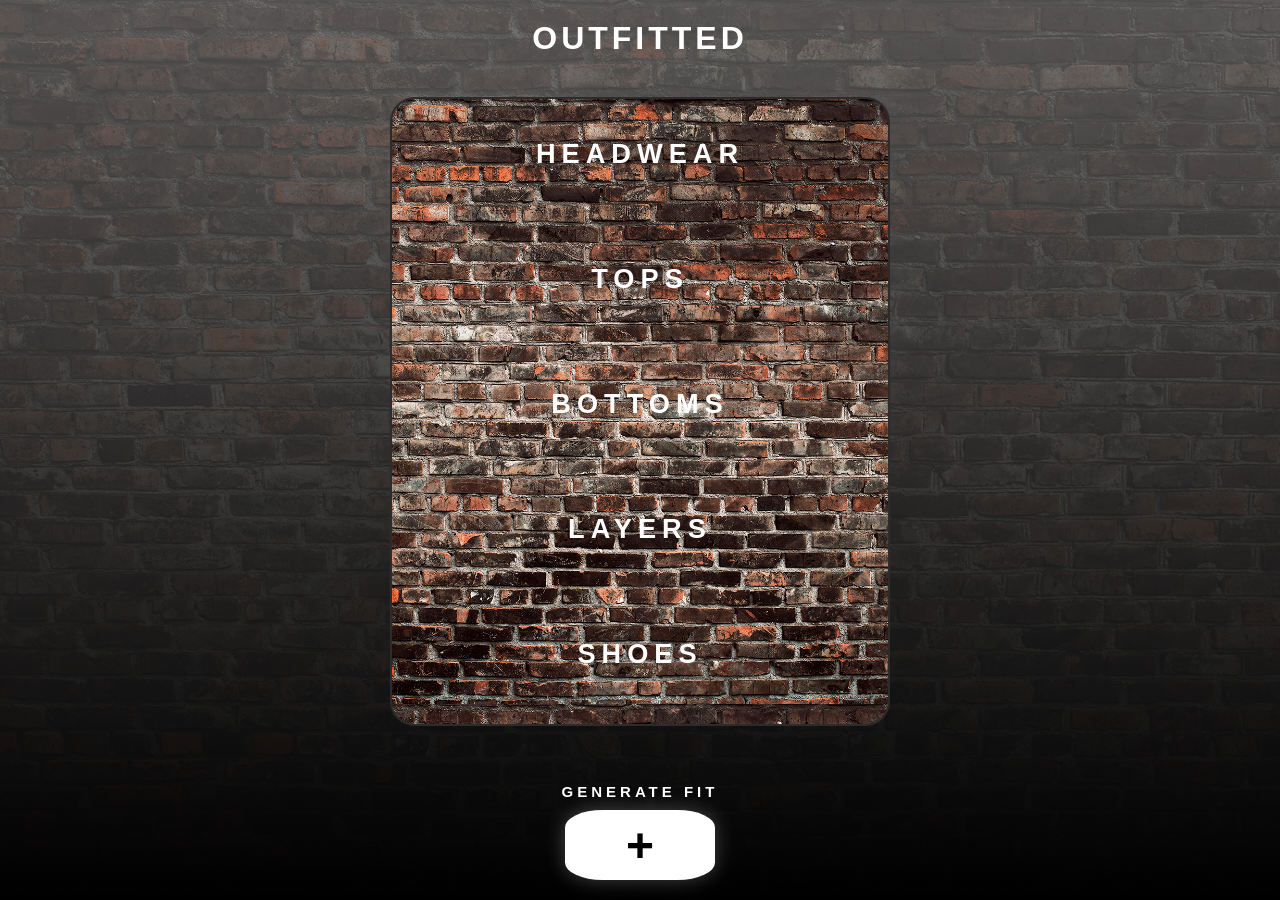
==== index.html @ 56f45520 "Initial site" ====
<!DOCTYPE html>
<html lang="en">
<head>
    <meta charset="UTF-8">
    <meta name="viewport" content="width=device-width, initial-scale=1.0">
    <title>Outfitted</title>

    <meta name="description" content="Outfitted — a simple closet and outfit generator. Create and save outfits from your virtual closet.">
    <meta name="robots" content="index, follow">
    <link rel="canonical" href="https://vanwinklejulian865.github.io/OUTFITTED/">

    <!-- Open Graph / social preview -->
    <meta property="og:title" content="Outfitted">
    <meta property="og:description" content="Outfitted — a simple closet and outfit generator.">
    <meta property="og:type" content="website">
    <meta property="og:url" content="https://vanwinklejulian865.github.io/OUTFITTED/">
    <meta property="og:image" content="closet-bg.jpg.png">

    <link rel="stylesheet" href="style.css">
</head>
<body>

    <header>
        <h1>OUTFITTED</h1>
    </header>

<main>

    <div class="closet">

        <div class="closet-section" data-category="Headwear">
            <h2>HEADWEAR</h2>
            <p>(0)</p>
        </div>

        <div class="closet-section" data-category="Tops">
            <h2>TOPS</h2>
            <p>(0)</p>
        </div>

        <div class="closet-section" data-category="Bottoms">
            <h2>BOTTOMS</h2>
            <p>(0)</p>
        </div>

        <div class="closet-section" data-category="Layers">
            <h2>LAYERS</h2>
            <p>(0)</p>
        </div>

        <div class="closet-section" data-category="Shoes">
            <h2>SHOES</h2>
            <p>(0)</p>
        </div>

    </div>

</main>

    <!-- Floating Generate Button -->
   <div id="generateButton">

<div class="circle-text">
    GENERATE FIT
</div>
    <div class="plus">
        +
    </div>

</div>

    <script src="script.js"></script>

</body>
</html>
---- style.css ----
* {
    margin: 0;
    padding: 0;
    box-sizing: border-box;
}

body {
    background: linear-gradient(rgba(96, 96, 96, 0.8), rgb(0, 0, 0)), url('closet-bg.jpg.png') no-repeat center center fixed;
    background-size: cover;
    color: white;
    font-family: "Broadway", "Impact", "Arial Black", sans-serif;
    min-height: 100vh;
}

header {
    text-align: center;
    padding: 20px 20px;
}

header h1 {
    font-size: 2rem;
    letter-spacing: 4px;
}

main {
    padding: 20px;
    padding-bottom: 100px;
}

.outfit-section h2,
.closet-section h2 {
    margin-bottom: 15px;
}

#outfitDisplay {
    display: flex;
    flex-direction: column;
    align-items: center;
    gap: 15px;
    margin-bottom: 40px;
}

.outfit-slot {
    width: 220px;
    min-height: 80px;
    border-radius: 18px;
    background: #1c1c1c;
    border: 1px solid #2f2f2f;
    display: flex;
    justify-content: center;
    align-items: center;
    text-align: center;
    padding: 10px;
}

.closet-section {
    display: flex;
    flex-direction: column;
    gap: 12px;
}

input,
select,
button {
    border: none;
    border-radius: 12px;
    padding: 14px;
    font-size: 1rem;
}

input,
select {
    background: #1c1c1c;
    color: white;
}

#saveItemBtn {
    cursor: pointer;
    font-weight: bold;
}

/* Floating Generate Button */

#generateButton {
    position: fixed;
    left: 50%;
    bottom: 10px;
    transform: translateX(-50%);
    width: 170px;
    height: 90px;
    cursor: pointer;
}

.plus {
    position: absolute;
    inset: 0;
    display: flex;
    justify-content: center;
    align-items: center;

    font-size: 3rem;
    font-weight: bold;

    background: white;
    color: black;

    border-radius: 25%;

    z-index: 2;

    width: 150px;
    height: 70px;

    margin: auto;

    transition: transform 0.2s ease;

    box-shadow: 0 0 20px rgba(255,255,255,0.25);
}

.plus:hover {
    transform: scale(1.08) translateY(-3px);
}

.circle-text {
    position: absolute;

    width: 200px;
    text-align: center;

    bottom: 90px;
    left: 50%;
    transform: translateX(-50%);

    font-size: 15px;
    font-weight: bold;
    letter-spacing: 4px;

    animation: pulse 2s ease-in-out infinite;
}

@keyframes pulse {
    0% {
        opacity: 0.6;
    }

    50% {
        opacity: 1;
    }

    100% {
        opacity: 0.6;
    }
}
.circle-text span {
    position: absolute;
    left: 50%;
    top: 50%;

    transform-origin: 0 -45px;

    font-size: 11px;
    font-weight: bold;

    transform:
        rotate(calc(var(--i) * 20deg))
        translateY(-45px);
}

@keyframes spin {
    from {
        transform: rotate(0deg);
    }

    to {
        transform: rotate(360deg);
    }
}
/* CLOSET */

.closet {
    max-width: 500px;
    margin: 0px auto;
    border-radius: 25px;
    overflow: hidden;
    border: 2px solid #2c2c2c;
   background-image: url("closet-bg.jpg.png");
background-size: cover;
background-position: center;

background-size: cover;
background-position: center -20px;
}

.closet-section {
    min-height: 125px;
    display: flex;
    flex-direction: column;
    justify-content: center;
    align-items: center;

    cursor: pointer;

    transition: all 0.3s ease;
}

.closet-section:last-child {
    border-bottom: none;
}

.closet-section h2 {
    letter-spacing: 4px;
    font-size: 1.1rem;
}

.closet-section p {
    margin-top: 8px;
    opacity: 0.6;
}

.closet-section:hover {
    background: #0000008b;

    box-shadow:
        inset 0 0 20px rgba(255,255,255,0.08);
}

.closet-section.active {
    background: #222;

    box-shadow:
        inset 0 0 30px rgba(255,255,255,0.15);
}

/* CLOSET OPEN PANEL */

.clothing-panel {
    display: none;

    padding: 30px;

    background: #0f0f0f;

    border-top: 1px solid #333;
}

.clothing-panel.open {
    display: block;
}

.clothing-grid {
    display: grid;

    grid-template-columns:
        repeat(auto-fill, minmax(90px, 1fr));

    gap: 10px;
}

.clothing-card {
    height: 0px;

    border-radius: 12px;

    background: #1c1c1c;

    display: flex;
    justify-content: center;
    align-items: center;

    font-size: 0.8rem;
}
.closet-section h2 {
    color: white;
    font-size: 1.7rem;
    letter-spacing: 6px;
}

.closet-section p {
    display: none;
}
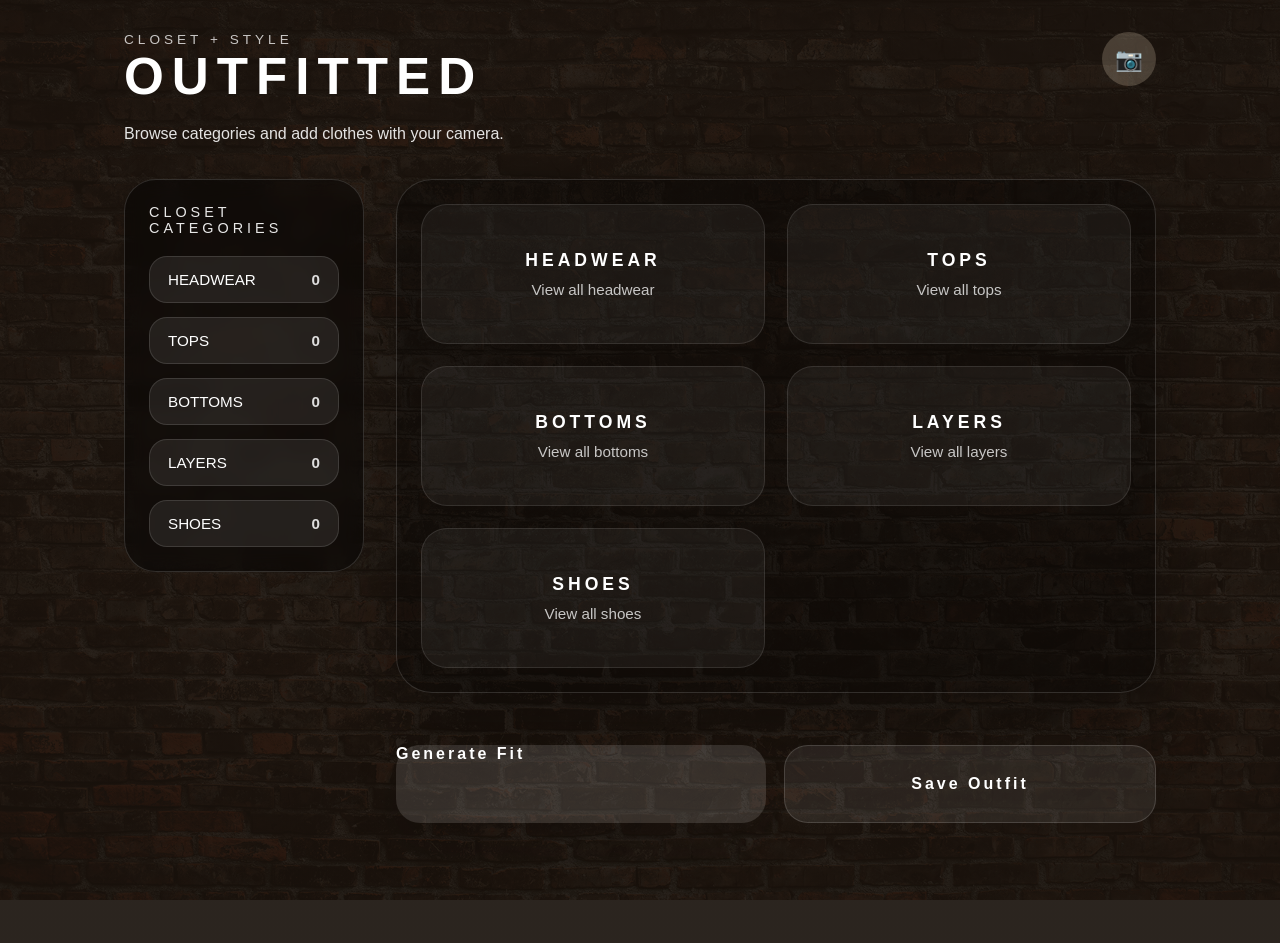
==== commit 11095753: "Update website content" ====
--- a/index.html
+++ b/index.html
@@ -4,72 +4,76 @@
     <meta charset="UTF-8">
     <meta name="viewport" content="width=device-width, initial-scale=1.0">
     <title>Outfitted</title>
-
-    <meta name="description" content="Outfitted — a simple closet and outfit generator. Create and save outfits from your virtual closet.">
+    <meta name="description" content="Outfitted — a simple closet and outfit generator.">
     <meta name="robots" content="index, follow">
     <link rel="canonical" href="https://vanwinklejulian865.github.io/OUTFITTED/">
-
-    <!-- Open Graph / social preview -->
     <meta property="og:title" content="Outfitted">
     <meta property="og:description" content="Outfitted — a simple closet and outfit generator.">
     <meta property="og:type" content="website">
     <meta property="og:url" content="https://vanwinklejulian865.github.io/OUTFITTED/">
     <meta property="og:image" content="closet-bg.jpg.png">
-
     <link rel="stylesheet" href="style.css">
 </head>
 <body>
+    <div class="page-shell">
+        <header class="page-header">
+            <div>
+                <p class="eyebrow">closet + style</p>
+                <h1>OUTFITTED</h1>
+                <p class="subtitle">Browse categories and add clothes with your camera.</p>
+            </div>
+            <button class="camera-button" id="cameraButton" type="button" aria-label="Add clothing photo">
+                📷
+            </button>
+        </header>
 
-    <header>
-        <h1>OUTFITTED</h1>
-    </header>
+        <main class="app-shell">
+            <aside class="sidebar">
+                <div class="panel">
+                    <div class="panel-title">Closet Categories</div>
+                    <div class="category-list">
+                        <a class="category-item" href="category.html?category=Headwear">HEADWEAR <span>0</span></a>
+                        <a class="category-item" href="category.html?category=Tops">TOPS <span>0</span></a>
+                        <a class="category-item" href="category.html?category=Bottoms">BOTTOMS <span>0</span></a>
+                        <a class="category-item" href="category.html?category=Layers">LAYERS <span>0</span></a>
+                        <a class="category-item" href="category.html?category=Shoes">SHOES <span>0</span></a>
+                    </div>
+                </div>
+            </aside>
 
-<main>
+            <section class="content">
+                <div class="closet">
+                    <a class="closet-section" href="category.html?category=Headwear" data-category="Headwear">
+                        <h2>HEADWEAR</h2>
+                        <p>View all headwear</p>
+                    </a>
+                    <a class="closet-section" href="category.html?category=Tops" data-category="Tops">
+                        <h2>TOPS</h2>
+                        <p>View all tops</p>
+                    </a>
+                    <a class="closet-section" href="category.html?category=Bottoms" data-category="Bottoms">
+                        <h2>BOTTOMS</h2>
+                        <p>View all bottoms</p>
+                    </a>
+                    <a class="closet-section" href="category.html?category=Layers" data-category="Layers">
+                        <h2>LAYERS</h2>
+                        <p>View all layers</p>
+                    </a>
+                    <a class="closet-section" href="category.html?category=Shoes" data-category="Shoes">
+                        <h2>SHOES</h2>
+                        <p>View all shoes</p>
+                    </a>
+                </div>
 
-    <div class="closet">
-
-        <div class="closet-section" data-category="Headwear">
-            <h2>HEADWEAR</h2>
-            <p>(0)</p>
-        </div>
-
-        <div class="closet-section" data-category="Tops">
-            <h2>TOPS</h2>
-            <p>(0)</p>
-        </div>
-
-        <div class="closet-section" data-category="Bottoms">
-            <h2>BOTTOMS</h2>
-            <p>(0)</p>
-        </div>
-
-        <div class="closet-section" data-category="Layers">
-            <h2>LAYERS</h2>
-            <p>(0)</p>
-        </div>
-
-        <div class="closet-section" data-category="Shoes">
-            <h2>SHOES</h2>
-            <p>(0)</p>
-        </div>
-
+                <div class="action-row">
+                    <a class="action-btn action-generate" href="category.html?category=Headwear">Generate Fit</a>
+                    <button class="action-btn action-save" type="button">Save Outfit</button>
+                </div>
+            </section>
+        </main>
     </div>
 
-</main>
-
-    <!-- Floating Generate Button -->
-   <div id="generateButton">
-
-<div class="circle-text">
-    GENERATE FIT
-</div>
-    <div class="plus">
-        +
-    </div>
-
-</div>
-
+    <input id="photoInput" type="file" accept="image/*" capture="environment" style="display:none">
     <script src="script.js"></script>
-
 </body>
 </html>
--- a/style.css
+++ b/style.css
@@ -5,277 +5,279 @@
 }
 
 body {
-    background: linear-gradient(rgba(96, 96, 96, 0.8), rgb(0, 0, 0)), url('closet-bg.jpg.png') no-repeat center center fixed;
+    background: linear-gradient(rgba(25, 18, 12, 0.92), rgba(25, 18, 12, 0.92)), url('closet-bg.jpg.png') no-repeat center center fixed;
     background-size: cover;
     color: white;
     font-family: "Broadway", "Impact", "Arial Black", sans-serif;
     min-height: 100vh;
 }
 
-header {
-    text-align: center;
-    padding: 20px 20px;
-}
-
-header h1 {
-    font-size: 2rem;
+a {
+    color: inherit;
+    text-decoration: none;
+}
+
+a:hover {
+    color: #fff;
+}
+
+.page-shell {
+    min-height: 100vh;
+    width: 100%;
+}
+
+.page-header {
+    max-width: 1080px;
+    margin: 0 auto;
+    padding: 32px 24px 0;
+    display: flex;
+    justify-content: space-between;
+    align-items: flex-start;
+    gap: 28px;
+}
+
+.eyebrow {
+    font-size: 0.85rem;
     letter-spacing: 4px;
+    text-transform: uppercase;
+    opacity: 0.75;
+}
+
+.camera-button {
+    width: 54px;
+    height: 54px;
+    border-radius: 50%;
+    border: none;
+    background: rgba(255, 235, 205, 0.2);
+    color: #111;
+    font-size: 1.4rem;
+    cursor: pointer;
+    transition: transform 0.2s ease, background 0.2s ease;
+}
+
+.camera-button:hover {
+    transform: translateY(-2px);
+    background: rgba(255, 235, 205, 0.36);
+}
+
+.page-header h1 {
+    font-size: 3.2rem;
+    letter-spacing: 8px;
+}
+
+.subtitle {
+    margin-top: 14px;
+    font-size: 1rem;
+    max-width: 560px;
+    line-height: 1.7;
+    opacity: 0.88;
+}
+
+.site-status {
+    align-self: center;
+    padding: 10px 18px;
+    border-radius: 999px;
+    background: rgba(255, 255, 255, 0.16);
+    color: #fff;
+    font-size: 0.8rem;
+    letter-spacing: 2px;
 }
 
 main {
-    padding: 20px;
-    padding-bottom: 100px;
-}
-
-.outfit-section h2,
-.closet-section h2 {
-    margin-bottom: 15px;
-}
-
-#outfitDisplay {
+    max-width: 1080px;
+    margin: 0 auto;
+    padding: 32px 24px 120px;
+}
+
+.app-shell {
+    display: grid;
+    grid-template-columns: 240px 1fr;
+    gap: 32px;
+}
+
+.sidebar {
+    position: sticky;
+    top: 24px;
+    align-self: start;
+    z-index: 5;
+}
+
+.panel {
+    position: relative;
+    z-index: 5;
+    background: rgba(0, 0, 0, 0.44);
+    border: 1px solid rgba(255, 255, 255, 0.14);
+    border-radius: 32px;
+    padding: 24px;
+    backdrop-filter: blur(10px);
+}
+
+.panel-title {
+    font-size: 0.9rem;
+    text-transform: uppercase;
+    letter-spacing: 4px;
+    margin-bottom: 20px;
+    opacity: 0.9;
+}
+
+.category-list {
     display: flex;
     flex-direction: column;
+    gap: 14px;
+}
+
+.category-item {
+    display: flex;
+    justify-content: space-between;
     align-items: center;
-    gap: 15px;
-    margin-bottom: 40px;
-}
-
-.outfit-slot {
-    width: 220px;
-    min-height: 80px;
+    padding: 14px 18px;
     border-radius: 18px;
-    background: #1c1c1c;
-    border: 1px solid #2f2f2f;
-    display: flex;
+    background: rgba(255, 255, 255, 0.08);
+    border: 1px solid rgba(255, 255, 255, 0.12);
+    color: #fff;
+    font-size: 0.95rem;
+    cursor: pointer;
+    transition: transform 0.2s ease, background 0.2s ease, box-shadow 0.2s ease;
+    position: relative;
+    z-index: 0;
+}
+
+.category-item.active,
+.category-item:hover {
+    background: rgba(255, 255, 255, 0.14);
+    transform: translateX(3px);
+    box-shadow: 0 0 0 1px rgba(255, 255, 255, 0.18), 0 16px 32px rgba(0, 0, 0, 0.14);
+    z-index: 1;
+}
+
+.category-item span {
+    font-weight: bold;
+    opacity: 0.85;
+}
+
+.content {
+    display: flex;
+    flex-direction: column;
+    gap: 28px;
+}
+
+.closet {
+    background: rgba(0, 0, 0, 0.34);
+    border: 1px solid rgba(255, 255, 255, 0.14);
+    border-radius: 36px;
+    padding: 24px;
+    display: grid;
+    grid-template-columns: repeat(2, minmax(180px, 1fr));
+    gap: 22px;
+    box-shadow: 0 32px 72px rgba(0, 0, 0, 0.3);
+}
+
+.closet-section {
+    min-height: 140px;
+    display: flex;
+    flex-direction: column;
     justify-content: center;
     align-items: center;
     text-align: center;
-    padding: 10px;
-}
-
-.closet-section {
-    display: flex;
-    flex-direction: column;
-    gap: 12px;
-}
-
-input,
-select,
-button {
-    border: none;
-    border-radius: 12px;
-    padding: 14px;
-    font-size: 1rem;
-}
-
-input,
-select {
-    background: #1c1c1c;
-    color: white;
-}
-
-#saveItemBtn {
-    cursor: pointer;
-    font-weight: bold;
-}
-
-/* Floating Generate Button */
-
-#generateButton {
-    position: fixed;
-    left: 50%;
-    bottom: 10px;
-    transform: translateX(-50%);
-    width: 170px;
-    height: 90px;
-    cursor: pointer;
-}
-
-.plus {
-    position: absolute;
-    inset: 0;
-    display: flex;
-    justify-content: center;
-    align-items: center;
-
-    font-size: 3rem;
-    font-weight: bold;
-
-    background: white;
-    color: black;
-
-    border-radius: 25%;
-
-    z-index: 2;
-
-    width: 150px;
-    height: 70px;
-
-    margin: auto;
-
-    transition: transform 0.2s ease;
-
-    box-shadow: 0 0 20px rgba(255,255,255,0.25);
-}
-
-.plus:hover {
-    transform: scale(1.08) translateY(-3px);
-}
-
-.circle-text {
-    position: absolute;
-
-    width: 200px;
-    text-align: center;
-
-    bottom: 90px;
-    left: 50%;
-    transform: translateX(-50%);
-
-    font-size: 15px;
-    font-weight: bold;
-    letter-spacing: 4px;
-
-    animation: pulse 2s ease-in-out infinite;
-}
-
-@keyframes pulse {
-    0% {
-        opacity: 0.6;
-    }
-
-    50% {
-        opacity: 1;
-    }
-
-    100% {
-        opacity: 0.6;
-    }
-}
-.circle-text span {
-    position: absolute;
-    left: 50%;
-    top: 50%;
-
-    transform-origin: 0 -45px;
-
-    font-size: 11px;
-    font-weight: bold;
-
-    transform:
-        rotate(calc(var(--i) * 20deg))
-        translateY(-45px);
-}
-
-@keyframes spin {
-    from {
-        transform: rotate(0deg);
-    }
-
-    to {
-        transform: rotate(360deg);
-    }
-}
-/* CLOSET */
-
-.closet {
-    max-width: 500px;
-    margin: 0px auto;
-    border-radius: 25px;
-    overflow: hidden;
-    border: 2px solid #2c2c2c;
-   background-image: url("closet-bg.jpg.png");
-background-size: cover;
-background-position: center;
-
-background-size: cover;
-background-position: center -20px;
-}
-
-.closet-section {
-    min-height: 125px;
-    display: flex;
-    flex-direction: column;
-    justify-content: center;
-    align-items: center;
-
-    cursor: pointer;
-
-    transition: all 0.3s ease;
-}
-
-.closet-section:last-child {
-    border-bottom: none;
+    cursor: pointer;
+    border-radius: 26px;
+    border: 1px solid rgba(255, 255, 255, 0.1);
+    background: rgba(255, 255, 255, 0.05);
+    padding: 18px;
+    transition: transform 0.25s ease, background 0.25s ease, box-shadow 0.25s ease;
+    position: relative;
+    z-index: 0;
+}
+
+.closet-section:hover,
+.closet-section.active {
+    background: rgba(255, 255, 255, 0.12);
+    transform: translateY(-2px);
+    box-shadow: 0 0 0 1px rgba(255, 255, 255, 0.18), 0 18px 40px rgba(0, 0, 0, 0.16);
+    z-index: 1;
 }
 
 .closet-section h2 {
     letter-spacing: 4px;
     font-size: 1.1rem;
+    margin-bottom: 10px;
 }
 
 .closet-section p {
-    margin-top: 8px;
-    opacity: 0.6;
-}
-
-.closet-section:hover {
-    background: #0000008b;
-
-    box-shadow:
-        inset 0 0 20px rgba(255,255,255,0.08);
-}
-
-.closet-section.active {
-    background: #222;
-
-    box-shadow:
-        inset 0 0 30px rgba(255,255,255,0.15);
-}
-
-/* CLOSET OPEN PANEL */
-
-.clothing-panel {
-    display: none;
-
-    padding: 30px;
-
-    background: #0f0f0f;
-
-    border-top: 1px solid #333;
-}
-
-.clothing-panel.open {
-    display: block;
-}
-
-.clothing-grid {
-    display: grid;
-
-    grid-template-columns:
-        repeat(auto-fill, minmax(90px, 1fr));
-
-    gap: 10px;
-}
-
-.clothing-card {
-    height: 0px;
-
-    border-radius: 12px;
-
-    background: #1c1c1c;
-
-    display: flex;
-    justify-content: center;
-    align-items: center;
-
-    font-size: 0.8rem;
-}
-.closet-section h2 {
-    color: white;
-    font-size: 1.7rem;
-    letter-spacing: 6px;
-}
-
-.closet-section p {
-    display: none;
-}+    font-size: 0.95rem;
+    opacity: 0.75;
+}
+
+.action-row {
+    display: flex;
+    justify-content: space-between;
+    gap: 18px;
+    margin-top: 24px;
+}
+
+.action-btn {
+    flex: 1;
+    min-height: 78px;
+    border-radius: 24px;
+    border: none;
+    font-size: 1rem;
+    font-weight: bold;
+    letter-spacing: 3px;
+    cursor: pointer;
+    transition: transform 0.2s ease, box-shadow 0.2s ease;
+}
+
+.action-generate {
+    background: rgba(255, 255, 255, 0.12);
+    color: #fff;
+    box-shadow: 0 22px 48px rgba(0, 0, 0, 0.16);
+}
+
+.action-save {
+    background: rgba(255, 255, 255, 0.08);
+    color: #fff;
+    border: 1px solid rgba(255, 255, 255, 0.14);
+}
+
+.action-btn:hover {
+    transform: translateY(-3px);
+}
+
+@media (max-width: 900px) {
+    .app-shell {
+        grid-template-columns: 1fr;
+    }
+
+    .category-list {
+        flex-direction: row;
+        flex-wrap: wrap;
+    }
+
+    .category-item {
+        flex: 1 1 calc(50% - 10px);
+    }
+}
+
+@media (max-width: 640px) {
+    .page-header,
+    main {
+        padding: 18px;
+    }
+
+    .page-header {
+        flex-direction: column;
+        align-items: flex-start;
+    }
+
+    .app-shell {
+        gap: 20px;
+    }
+
+    .closet {
+        grid-template-columns: 1fr;
+    }
+
+    .action-row {
+        flex-direction: column;
+    }
+}
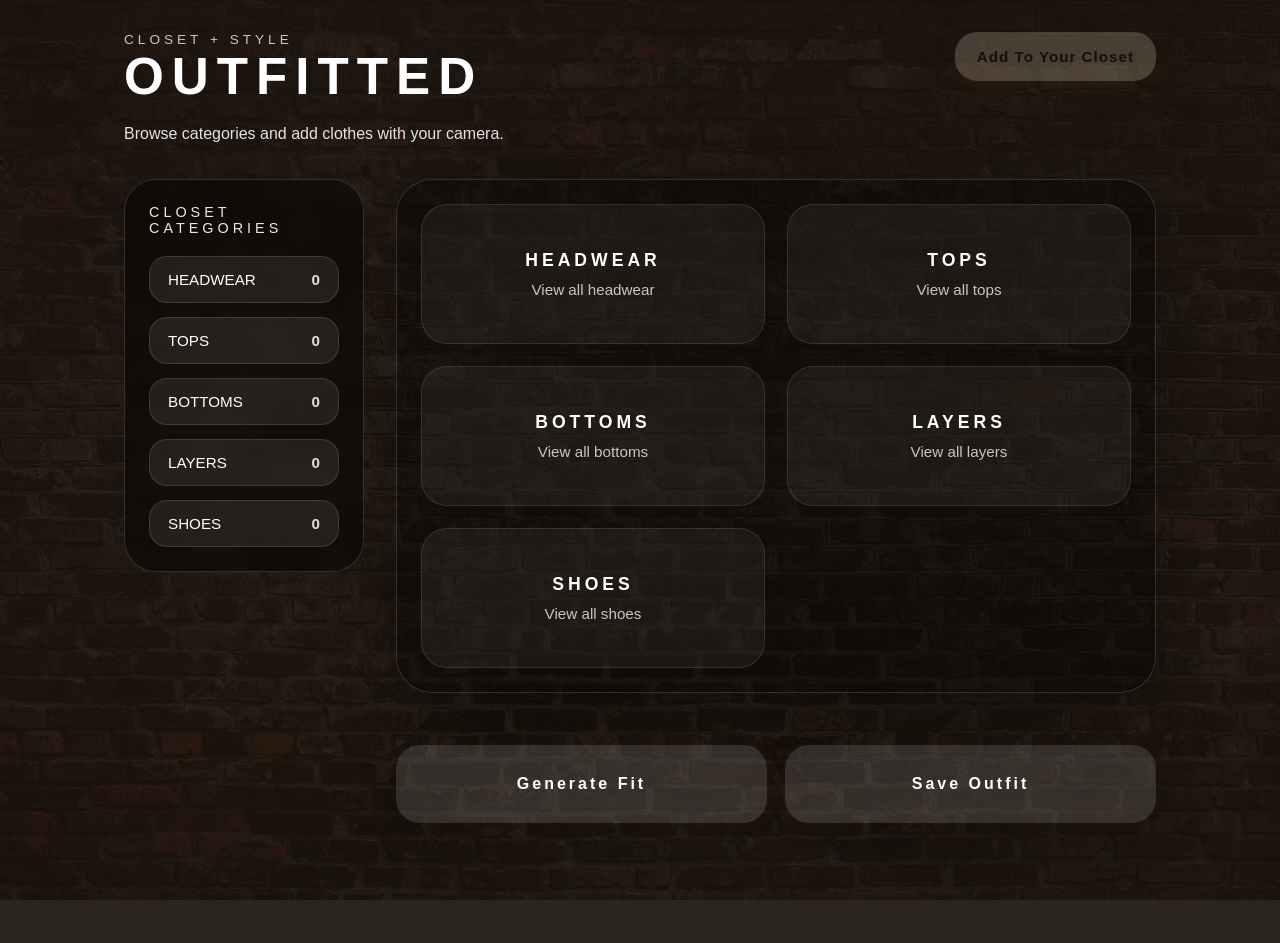
==== commit 2c62a399: "updated look of the website and fixed bugs" ====
--- a/index.html
+++ b/index.html
@@ -22,8 +22,8 @@
                 <h1>OUTFITTED</h1>
                 <p class="subtitle">Browse categories and add clothes with your camera.</p>
             </div>
-            <button class="camera-button" id="cameraButton" type="button" aria-label="Add clothing photo">
-                📷
+            <button class="camera-button" id="cameraButton" type="button" aria-label="Add to your closet">
+                Add To Your Closet
             </button>
         </header>
 
--- a/style.css
+++ b/style.css
@@ -44,13 +44,14 @@
 }
 
 .camera-button {
-    width: 54px;
-    height: 54px;
-    border-radius: 50%;
+    padding: 16px 22px;
+    border-radius: 22px;
     border: none;
     background: rgba(255, 235, 205, 0.2);
     color: #111;
-    font-size: 1.4rem;
+    font-size: 0.95rem;
+    font-weight: bold;
+    letter-spacing: 1px;
     cursor: pointer;
     transition: transform 0.2s ease, background 0.2s ease;
 }
@@ -216,6 +217,9 @@
 }
 
 .action-btn {
+    display: flex;
+    align-items: center;
+    justify-content: center;
     flex: 1;
     min-height: 78px;
     border-radius: 24px;
@@ -227,16 +231,12 @@
     transition: transform 0.2s ease, box-shadow 0.2s ease;
 }
 
-.action-generate {
+.action-generate,
+.action-save {
     background: rgba(255, 255, 255, 0.12);
     color: #fff;
     box-shadow: 0 22px 48px rgba(0, 0, 0, 0.16);
-}
-
-.action-save {
-    background: rgba(255, 255, 255, 0.08);
-    color: #fff;
-    border: 1px solid rgba(255, 255, 255, 0.14);
+    border: none;
 }
 
 .action-btn:hover {
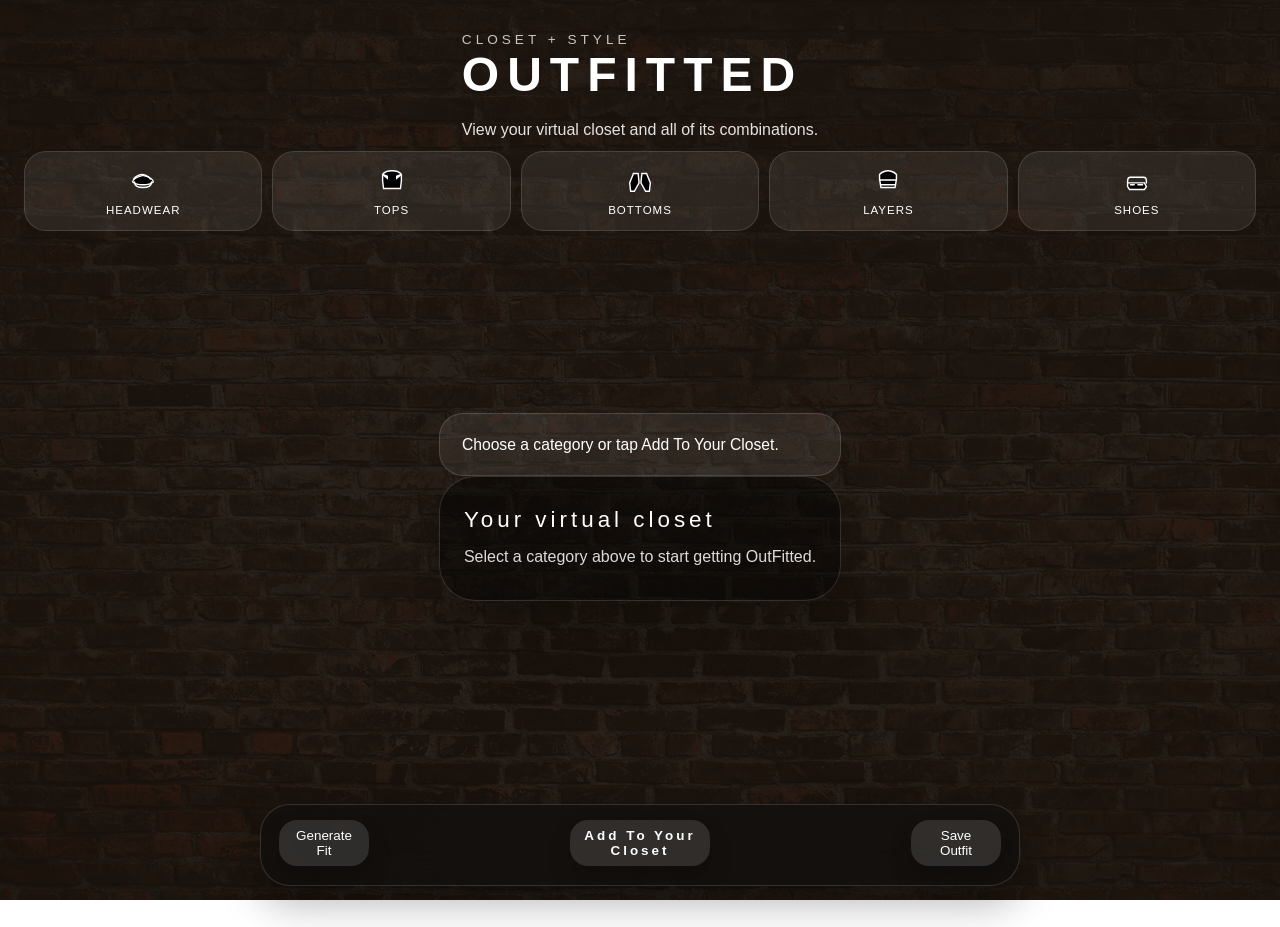
==== commit b48c3532: "redesigned full layout and polishing buttons" ====
--- a/index.html
+++ b/index.html
@@ -20,57 +20,81 @@
             <div>
                 <p class="eyebrow">closet + style</p>
                 <h1>OUTFITTED</h1>
-                <p class="subtitle">Browse categories and add clothes with your camera.</p>
+                <p class="subtitle">View your virtual closet and all of its combinations.</p>
             </div>
-            <button class="camera-button" id="cameraButton" type="button" aria-label="Add to your closet">
-                Add To Your Closet
-            </button>
         </header>
 
+        <div class="category-topbar">
+            <button class="category-item" type="button" data-category="Headwear">
+                <span class="category-icon">
+                    <svg viewBox="0 0 64 64" aria-hidden="true">
+                        <path d="M10 34c0-8 22-14 22-14s22 6 22 14c0 0-7 6-22 6S10 34 10 34Z" fill="#000" stroke="#fff" stroke-width="3"/>
+                        <path d="M14 34c0 8 8 12 18 12s18-4 18-12" fill="none" stroke="#fff" stroke-width="3" stroke-linecap="round"/>
+                        <path d="M12 28c4-8 16-10 18-10s14 2 18 10" fill="none" stroke="#fff" stroke-width="3" stroke-linecap="round"/>
+                    </svg>
+                </span>
+                <span class="category-label">HEADWEAR</span>
+            </button>
+            <button class="category-item" type="button" data-category="Tops">
+                <span class="category-icon">
+                    <svg viewBox="0 0 64 64" aria-hidden="true">
+                        <path d="M12 18c4-6 14-8 20-8s16 2 20 8v14l-2 16H14l-2-16V18Z" fill="#000" stroke="#fff" stroke-width="3"/>
+                        <path d="M12 18l10 8V22l-10-4Z" fill="#000" stroke="#fff" stroke-width="3"/>
+                        <path d="M52 18l-10 8V22l10-4Z" fill="#000" stroke="#fff" stroke-width="3"/>
+                    </svg>
+                </span>
+                <span class="category-label">TOPS</span>
+            </button>
+            <button class="category-item" type="button" data-category="Bottoms">
+                <span class="category-icon">
+                    <svg viewBox="0 0 64 64" aria-hidden="true">
+                        <path d="M18 16h10l2 20-10 18h-8l-2-18 8-20Z" fill="#000" stroke="#fff" stroke-width="3"/>
+                        <path d="M46 16h-10l-2 20 10 18h8l2-18-8-20Z" fill="#000" stroke="#fff" stroke-width="3"/>
+                    </svg>
+                </span>
+                <span class="category-label">BOTTOMS</span>
+            </button>
+            <button class="category-item" type="button" data-category="Layers">
+                <span class="category-icon">
+                    <svg viewBox="0 0 64 64" aria-hidden="true">
+                        <path d="M14 18c5-6 15-8 18-8s13 2 18 8v10l-3 18H17l-3-18V18Z" fill="#000" stroke="#fff" stroke-width="3"/>
+                        <path d="M14 30h36" fill="none" stroke="#fff" stroke-width="3" stroke-linecap="round"/>
+                        <path d="M16 40h32" fill="none" stroke="#fff" stroke-width="3" stroke-linecap="round"/>
+                    </svg>
+                </span>
+                <span class="category-label">LAYERS</span>
+            </button>
+            <button class="category-item" type="button" data-category="Shoes">
+                <span class="category-icon">
+                    <svg viewBox="0 0 64 64" aria-hidden="true">
+                        <path d="M12 36h36l4 8-4 6H16l-4-6 0-8Z" fill="#000" stroke="#fff" stroke-width="3"/>
+                        <path d="M12 36v-4c0-4 2-8 6-8h28c4 0 6 4 6 8v4" fill="none" stroke="#fff" stroke-width="3" stroke-linecap="round"/>
+                        <path d="M18 40h8" fill="none" stroke="#fff" stroke-width="3" stroke-linecap="round"/>
+                        <path d="M34 40h10" fill="none" stroke="#fff" stroke-width="3" stroke-linecap="round"/>
+                    </svg>
+                </span>
+                <span class="category-label">SHOES</span>
+            </button>
+        </div>
+
         <main class="app-shell">
-            <aside class="sidebar">
-                <div class="panel">
-                    <div class="panel-title">Closet Categories</div>
-                    <div class="category-list">
-                        <a class="category-item" href="category.html?category=Headwear">HEADWEAR <span>0</span></a>
-                        <a class="category-item" href="category.html?category=Tops">TOPS <span>0</span></a>
-                        <a class="category-item" href="category.html?category=Bottoms">BOTTOMS <span>0</span></a>
-                        <a class="category-item" href="category.html?category=Layers">LAYERS <span>0</span></a>
-                        <a class="category-item" href="category.html?category=Shoes">SHOES <span>0</span></a>
-                    </div>
-                </div>
-            </aside>
+            <section class="content">
+                <div id="messageBox" class="message-box">Choose a category or tap Add To Your Closet.</div>
 
-            <section class="content">
-                <div class="closet">
-                    <a class="closet-section" href="category.html?category=Headwear" data-category="Headwear">
-                        <h2>HEADWEAR</h2>
-                        <p>View all headwear</p>
-                    </a>
-                    <a class="closet-section" href="category.html?category=Tops" data-category="Tops">
-                        <h2>TOPS</h2>
-                        <p>View all tops</p>
-                    </a>
-                    <a class="closet-section" href="category.html?category=Bottoms" data-category="Bottoms">
-                        <h2>BOTTOMS</h2>
-                        <p>View all bottoms</p>
-                    </a>
-                    <a class="closet-section" href="category.html?category=Layers" data-category="Layers">
-                        <h2>LAYERS</h2>
-                        <p>View all layers</p>
-                    </a>
-                    <a class="closet-section" href="category.html?category=Shoes" data-category="Shoes">
-                        <h2>SHOES</h2>
-                        <p>View all shoes</p>
-                    </a>
-                </div>
-
-                <div class="action-row">
-                    <a class="action-btn action-generate" href="category.html?category=Headwear">Generate Fit</a>
-                    <button class="action-btn action-save" type="button">Save Outfit</button>
+                <div class="preview-card">
+                    <div class="preview-title">Your virtual closet</div>
+                    <p class="preview-copy">Select a category above to start getting OutFitted.</p>
                 </div>
             </section>
         </main>
+    </div>
+
+    <div class="bottom-bar">
+        <button class="action-btn action-generate" id="generateButton" type="button">Generate Fit</button>
+        <div class="bottom-center">
+            <button class="camera-button" id="cameraButton" type="button" aria-label="Add to your closet">Add To Your Closet</button>
+        </div>
+        <button class="action-btn action-save" id="saveButton" type="button">Save Outfit</button>
     </div>
 
     <input id="photoInput" type="file" accept="image/*" capture="environment" style="display:none">
--- a/style.css
+++ b/style.css
@@ -2,6 +2,12 @@
     margin: 0;
     padding: 0;
     box-sizing: border-box;
+}
+
+html,
+body {
+    height: 100%;
+    overflow: hidden;
 }
 
 body {
@@ -9,7 +15,6 @@
     background-size: cover;
     color: white;
     font-family: "Broadway", "Impact", "Arial Black", sans-serif;
-    min-height: 100vh;
 }
 
 a {
@@ -22,8 +27,10 @@
 }
 
 .page-shell {
-    min-height: 100vh;
-    width: 100%;
+    min-height: 100%;
+    width: 100%;
+    display: flex;
+    flex-direction: column;
 }
 
 .page-header {
@@ -44,21 +51,25 @@
 }
 
 .camera-button {
-    padding: 16px 22px;
-    border-radius: 22px;
+    display: inline-flex;
+    align-items: center;
+    justify-content: center;
+    padding: 16px 24px;
+    border-radius: 24px;
     border: none;
-    background: rgba(255, 235, 205, 0.2);
-    color: #111;
-    font-size: 0.95rem;
+    background: rgba(255, 255, 255, 0.12);
+    color: #fff;
+    font-size: 1rem;
     font-weight: bold;
-    letter-spacing: 1px;
+    letter-spacing: 3px;
     cursor: pointer;
-    transition: transform 0.2s ease, background 0.2s ease;
+    box-shadow: 0 22px 48px rgba(0, 0, 0, 0.16);
+    transition: transform 0.2s ease, background 0.2s ease, box-shadow 0.2s ease;
 }
 
 .camera-button:hover {
-    transform: translateY(-2px);
-    background: rgba(255, 235, 205, 0.36);
+    transform: translateY(-3px);
+    background: rgba(255, 255, 255, 0.16);
 }
 
 .page-header h1 {
@@ -85,199 +96,267 @@
 }
 
 main {
+    flex: 1;
     max-width: 1080px;
     margin: 0 auto;
-    padding: 32px 24px 120px;
+    padding: 0 24px 160px;
+    overflow: hidden;
+}
+
+.category-topbar {
+    display: flex;
+    justify-content: space-between;
+    gap: 10px;
+    padding: 8px 24px 16px;
+    overflow-x: auto;
+    width: 100%;
+}
+
+.category-item {
+    flex: 1 1 0;
+    min-width: 80px;
+    display: flex;
+    flex-direction: column;
+    align-items: center;
+    justify-content: center;
+    gap: 8px;
+    padding: 14px 10px;
+    border-radius: 22px;
+    background: rgba(255, 255, 255, 0.08);
+    border: 1px solid rgba(255, 255, 255, 0.12);
+    color: #fff;
+    font-size: 0.78rem;
+    cursor: pointer;
+    transition: transform 0.2s ease, background 0.2s ease, box-shadow 0.2s ease;
+    text-align: center;
+}
+
+.category-icon {
+    width: 30px;
+    height: 30px;
+    display: inline-flex;
+}
+
+.category-icon svg {
+    width: 100%;
+    height: 100%;
+}
+
+.category-label {
+    font-size: 0.72rem;
+    letter-spacing: 1px;
+    text-transform: uppercase;
+}
+
+.category-item.active,
+.category-item:hover {
+    background: rgba(255, 255, 255, 0.18);
+    transform: translateY(-2px);
+    box-shadow: 0 0 0 1px rgba(255, 255, 255, 0.18), 0 16px 32px rgba(0, 0, 0, 0.14);
 }
 
 .app-shell {
-    display: grid;
-    grid-template-columns: 240px 1fr;
-    gap: 32px;
-}
-
-.sidebar {
-    position: sticky;
-    top: 24px;
-    align-self: start;
-    z-index: 5;
-}
-
-.panel {
-    position: relative;
-    z-index: 5;
+    display: flex;
+    flex-direction: column;
+    align-items: center;
+    justify-content: center;
+    gap: 20px;
+    min-height: calc(100vh - 220px);
+}
+
+.message-box {
+    width: 100%;
+    max-width: 1080px;
+    background: rgba(255, 255, 255, 0.08);
+    border: 1px solid rgba(255, 255, 255, 0.14);
+    border-radius: 24px;
+    padding: 18px 22px;
+    color: #fff;
+    font-size: 0.98rem;
+    line-height: 1.6;
+}
+
+.preview-card {
+    width: 100%;
+    max-width: 1080px;
     background: rgba(0, 0, 0, 0.44);
     border: 1px solid rgba(255, 255, 255, 0.14);
-    border-radius: 32px;
-    padding: 24px;
-    backdrop-filter: blur(10px);
-}
-
-.panel-title {
-    font-size: 0.9rem;
-    text-transform: uppercase;
+    border-radius: 36px;
+    padding: 30px 24px;
+    box-shadow: 0 32px 72px rgba(0, 0, 0, 0.3);
+}
+
+.preview-title {
+    font-size: 1.4rem;
     letter-spacing: 4px;
-    margin-bottom: 20px;
-    opacity: 0.9;
-}
-
-.category-list {
+    margin-bottom: 10px;
+}
+
+.preview-copy {
+    font-size: 1rem;
+    opacity: 0.85;
+    line-height: 1.7;
+}
+
+.bottom-bar {
+    position: fixed;
+    left: 50%;
+    bottom: 14px;
+    z-index: 50;
+    width: min(760px, calc(100% - 32px));
+    transform: translateX(-50%);
+    display: flex;
+    align-items: center;
+    justify-content: space-between;
+    gap: 10px;
+    padding: 14px 18px 18px;
+    min-height: 82px;
+    background: rgba(18, 16, 14, 0.80);
+    border: 1px solid rgba(255, 255, 255, 0.14);
+    border-radius: 30px;
+    backdrop-filter: blur(20px);
+    box-shadow: 0 18px 42px rgba(0, 0, 0, 0.28);
+}
+
+.bottom-center {
+    position: relative;
+    flex: 1 1 0;
+    display: flex;
+    justify-content: center;
+}
+
+.bottom-bar .camera-button,
+.bottom-bar .action-save,
+.bottom-bar .action-generate {
+    min-height: 46px;
+    padding: 0 14px;
+    border-radius: 18px;
+    font-size: 0.84rem;
+    box-shadow: 0 12px 22px rgba(0, 0, 0, 0.22);
+}
+
+.bottom-bar .action-generate,
+.bottom-bar .action-save {
+    flex: 0 1 90px;
+    min-width: 90px;
+}
+
+.bottom-bar .camera-button {
+    flex: 0 1 140px;
+    min-width: 140px;
+}
+
+.bottom-bar .camera-button,
+.bottom-bar .action-save,
+.bottom-bar .action-generate {
+    max-width: 100%;
+}
+
+@media (max-width: 700px) {
+    .bottom-bar {
+        justify-content: center;
+        gap: 10px;
+        padding: 16px 14px 18px;
+        width: calc(100% - 24px);
+        left: 50%;
+        transform: translateX(-50%);
+    }
+
+    .bottom-bar .action-generate,
+    .bottom-bar .action-save,
+    .bottom-bar .camera-button {
+        flex: 1 1 100%;
+        min-width: 0;
+        width: 100%;
+        max-width: 100%;
+    }
+
+    .bottom-center {
+        order: -1;
+        width: 100%;
+    }
+}
+
+.page-header {
+    max-width: 1080px;
+    margin: 0 auto;
+    padding: 32px 24px 0;
     display: flex;
     flex-direction: column;
-    gap: 14px;
-}
-
-.category-item {
-    display: flex;
-    justify-content: space-between;
-    align-items: center;
-    padding: 14px 18px;
-    border-radius: 18px;
-    background: rgba(255, 255, 255, 0.08);
-    border: 1px solid rgba(255, 255, 255, 0.12);
-    color: #fff;
-    font-size: 0.95rem;
-    cursor: pointer;
-    transition: transform 0.2s ease, background 0.2s ease, box-shadow 0.2s ease;
-    position: relative;
-    z-index: 0;
-}
-
-.category-item.active,
+    gap: 12px;
+}
+
+.page-header h1 {
+    font-size: 3rem;
+    letter-spacing: 8px;
+}
+
+.camera-button,
+.action-btn {
+    background: rgba(255, 255, 255, 0.12);
+    color: #fff;
+    border: none;
+    box-shadow: 0 22px 48px rgba(0, 0, 0, 0.16);
+}
+
+.camera-button.pulse {
+    animation: pulse-glow 1.8s ease-in-out;
+}
+
+@keyframes pulse-glow {
+    0%, 100% {
+        transform: scale(1);
+        box-shadow: 0 22px 48px rgba(0, 0, 0, 0.16);
+    }
+    25%, 75% {
+        transform: scale(1.04);
+        box-shadow: 0 0 30px rgba(255, 255, 255, 0.35);
+    }
+    50% {
+        transform: scale(1);
+        box-shadow: 0 22px 48px rgba(0, 0, 0, 0.16);
+    }
+}
+
+.action-btn:hover,
+.camera-button:hover,
 .category-item:hover {
-    background: rgba(255, 255, 255, 0.14);
-    transform: translateX(3px);
-    box-shadow: 0 0 0 1px rgba(255, 255, 255, 0.18), 0 16px 32px rgba(0, 0, 0, 0.14);
-    z-index: 1;
-}
-
-.category-item span {
-    font-weight: bold;
-    opacity: 0.85;
-}
-
-.content {
-    display: flex;
-    flex-direction: column;
-    gap: 28px;
-}
-
-.closet {
-    background: rgba(0, 0, 0, 0.34);
-    border: 1px solid rgba(255, 255, 255, 0.14);
-    border-radius: 36px;
-    padding: 24px;
-    display: grid;
-    grid-template-columns: repeat(2, minmax(180px, 1fr));
-    gap: 22px;
-    box-shadow: 0 32px 72px rgba(0, 0, 0, 0.3);
-}
-
-.closet-section {
-    min-height: 140px;
-    display: flex;
-    flex-direction: column;
-    justify-content: center;
-    align-items: center;
-    text-align: center;
-    cursor: pointer;
-    border-radius: 26px;
-    border: 1px solid rgba(255, 255, 255, 0.1);
-    background: rgba(255, 255, 255, 0.05);
-    padding: 18px;
-    transition: transform 0.25s ease, background 0.25s ease, box-shadow 0.25s ease;
-    position: relative;
-    z-index: 0;
-}
-
-.closet-section:hover,
-.closet-section.active {
-    background: rgba(255, 255, 255, 0.12);
-    transform: translateY(-2px);
-    box-shadow: 0 0 0 1px rgba(255, 255, 255, 0.18), 0 18px 40px rgba(0, 0, 0, 0.16);
-    z-index: 1;
-}
-
-.closet-section h2 {
-    letter-spacing: 4px;
-    font-size: 1.1rem;
-    margin-bottom: 10px;
-}
-
-.closet-section p {
-    font-size: 0.95rem;
-    opacity: 0.75;
-}
-
-.action-row {
-    display: flex;
-    justify-content: space-between;
-    gap: 18px;
-    margin-top: 24px;
-}
-
-.action-btn {
-    display: flex;
-    align-items: center;
-    justify-content: center;
-    flex: 1;
-    min-height: 78px;
-    border-radius: 24px;
-    border: none;
-    font-size: 1rem;
-    font-weight: bold;
-    letter-spacing: 3px;
-    cursor: pointer;
-    transition: transform 0.2s ease, box-shadow 0.2s ease;
-}
-
-.action-generate,
-.action-save {
-    background: rgba(255, 255, 255, 0.12);
-    color: #fff;
-    box-shadow: 0 22px 48px rgba(0, 0, 0, 0.16);
-    border: none;
-}
-
-.action-btn:hover {
     transform: translateY(-3px);
+    background: rgba(255, 255, 255, 0.16);
 }
 
 @media (max-width: 900px) {
-    .app-shell {
-        grid-template-columns: 1fr;
-    }
-
-    .category-list {
-        flex-direction: row;
-        flex-wrap: wrap;
+    .category-topbar {
+        padding: 0 16px;
     }
 
     .category-item {
-        flex: 1 1 calc(50% - 10px);
+        min-width: 90px;
     }
 }
 
 @media (max-width: 640px) {
-    .page-header,
-    main {
-        padding: 18px;
-    }
-
     .page-header {
-        flex-direction: column;
-        align-items: flex-start;
-    }
-
-    .app-shell {
-        gap: 20px;
-    }
-
-    .closet {
-        grid-template-columns: 1fr;
-    }
-
-    .action-row {
-        flex-direction: column;
-    }
-}
+        padding: 24px 16px 0;
+        text-align: center;
+        align-items: center;
+    }
+
+    .category-topbar {
+        padding: 0 16px;
+    }
+
+    .message-box,
+    .preview-card,
+    .bottom-bar {
+        width: 100%;
+    }
+
+    .bottom-bar {
+        padding: 10px 14px;
+    }
+
+    .bottom-center::before {
+        width: 100px;
+    }
+}
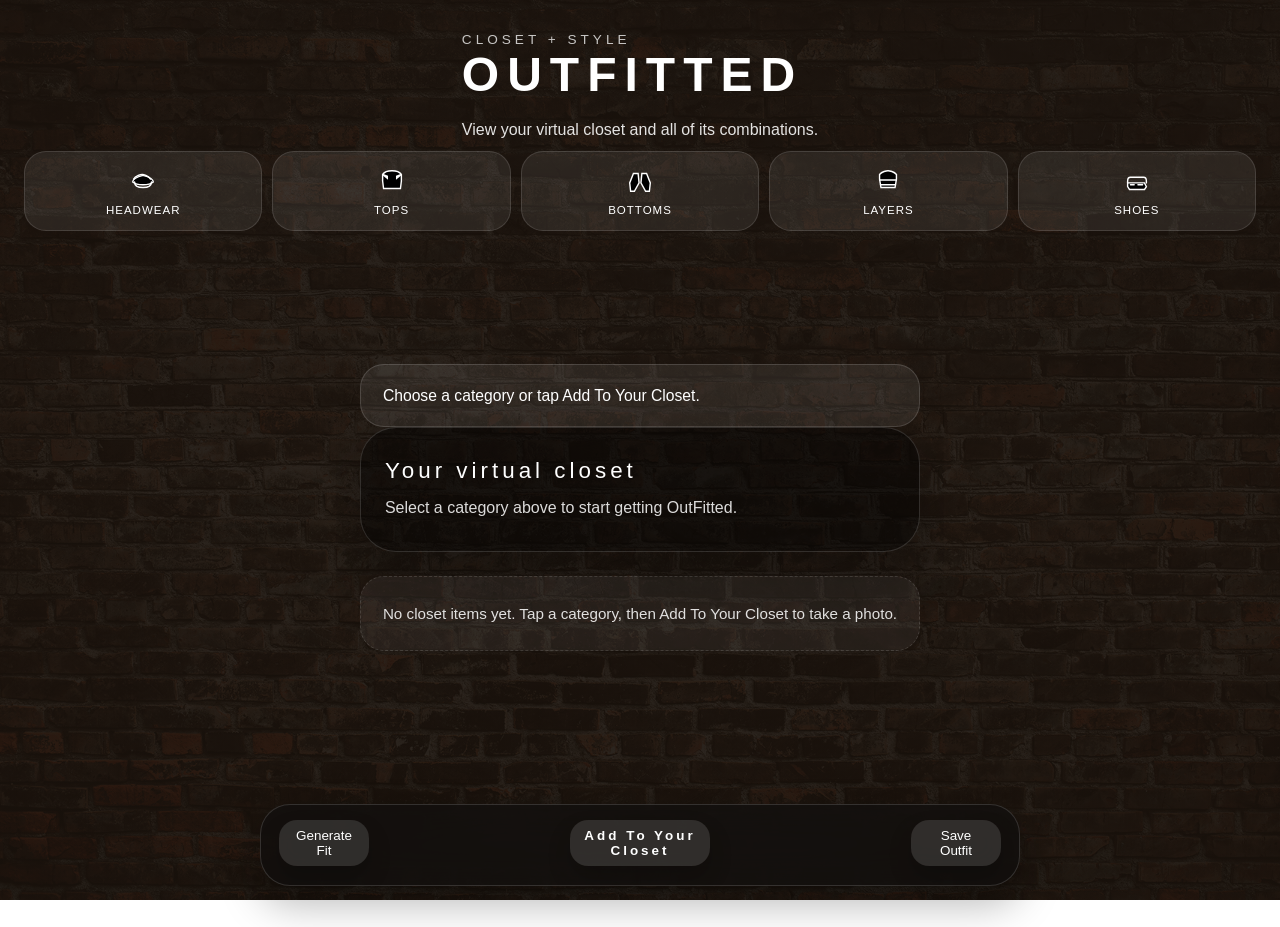
==== commit e645d83b: "updated catigories" ====
--- a/index.html
+++ b/index.html
@@ -85,6 +85,10 @@
                     <div class="preview-title">Your virtual closet</div>
                     <p class="preview-copy">Select a category above to start getting OutFitted.</p>
                 </div>
+
+                <div id="closetGrid" class="closet-grid">
+                    <p class="empty-closet">No closet items yet. Tap a category, then Add To Your Closet to take a photo.</p>
+                </div>
             </section>
         </main>
     </div>
--- a/style.css
+++ b/style.css
@@ -196,6 +196,70 @@
     font-size: 1rem;
     opacity: 0.85;
     line-height: 1.7;
+}
+
+.closet-grid {
+    margin-top: 24px;
+    display: grid;
+    gap: 18px;
+}
+
+.closet-category {
+    background: rgba(255, 255, 255, 0.06);
+    border: 1px solid rgba(255, 255, 255, 0.12);
+    border-radius: 24px;
+    padding: 18px;
+    display: grid;
+    gap: 14px;
+}
+
+.closet-category h3 {
+    font-size: 1rem;
+    letter-spacing: 4px;
+    text-transform: uppercase;
+    margin: 0;
+}
+
+.closet-items {
+    display: flex;
+    flex-wrap: wrap;
+    gap: 12px;
+}
+
+.closet-item {
+    width: 80px;
+    min-width: 80px;
+    border-radius: 20px;
+    overflow: hidden;
+    background: rgba(255, 255, 255, 0.08);
+    border: 1px solid rgba(255, 255, 255, 0.14);
+    text-align: center;
+}
+
+.closet-item img {
+    width: 100%;
+    display: block;
+    aspect-ratio: 1 / 1;
+    object-fit: cover;
+}
+
+.closet-item span {
+    display: block;
+    padding: 8px 6px;
+    font-size: 0.72rem;
+    color: #fff;
+    line-height: 1.3;
+}
+
+.empty-closet {
+    margin: 0;
+    padding: 28px 22px;
+    border-radius: 24px;
+    background: rgba(255, 255, 255, 0.06);
+    border: 1px dashed rgba(255, 255, 255, 0.12);
+    color: rgba(255, 255, 255, 0.86);
+    text-align: center;
+    font-size: 0.95rem;
 }
 
 .bottom-bar {
@@ -272,7 +336,6 @@
     }
 
     .bottom-center {
-        order: -1;
         width: 100%;
     }
 }
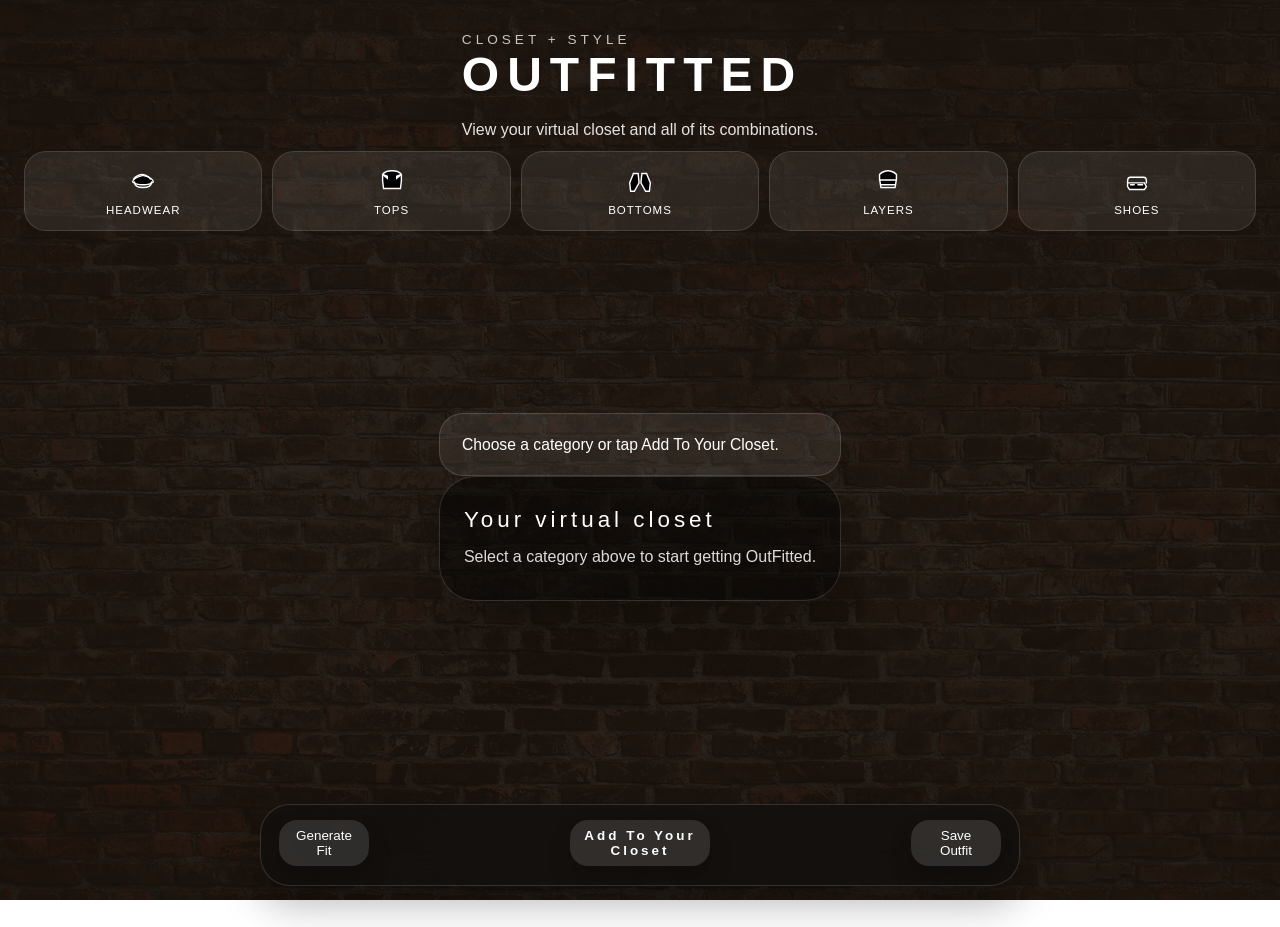
==== commit 24f442ca: "yes update im tired of this" ====
--- a/index.html
+++ b/index.html
@@ -86,11 +86,21 @@
                     <p class="preview-copy">Select a category above to start getting OutFitted.</p>
                 </div>
 
-                <div id="closetGrid" class="closet-grid">
-                    <p class="empty-closet">No closet items yet. Tap a category, then Add To Your Closet to take a photo.</p>
-                </div>
+                <div id="closetGrid" class="closet-grid"></div>
             </section>
         </main>
+
+        <div id="categoryDetailScreen" class="category-detail-screen hidden" aria-hidden="true">
+            <div class="category-detail-shell">
+                <button id="detailBackButton" class="detail-back" type="button">← Back</button>
+                <div class="detail-header-row">
+                    <h2 id="detailCategoryTitle">Category</h2>
+                    <button id="detailDeleteButton" class="detail-delete-btn hidden" type="button">Delete selected</button>
+                </div>
+                <div id="detailGallery" class="closet-items detail-gallery"></div>
+                <p id="detailEmpty" class="empty-closet">No items in this category yet.</p>
+            </div>
+        </div>
     </div>
 
     <div class="bottom-bar">
--- a/style.css
+++ b/style.css
@@ -15,6 +15,16 @@
     background-size: cover;
     color: white;
     font-family: "Broadway", "Impact", "Arial Black", sans-serif;
+}
+
+.category-detail-screen {
+    background: transparent;
+    backdrop-filter: none;
+}
+
+.category-detail-shell {
+    background: rgba(25, 18, 12, 0.95);
+    border: none;
 }
 
 a {
@@ -200,7 +210,7 @@
 
 .closet-grid {
     margin-top: 24px;
-    display: grid;
+    display: none;
     gap: 18px;
 }
 
@@ -226,14 +236,108 @@
     gap: 12px;
 }
 
+.category-detail-screen {
+    position: fixed;
+    inset: 0;
+    background: linear-gradient(rgba(25, 18, 12, 0.92), rgba(25, 18, 12, 0.92)), url('closet-bg.jpg.png') no-repeat center center fixed;
+    background-size: cover;
+    backdrop-filter: blur(12px);
+    color: #fff;
+    display: flex;
+    align-items: center;
+    justify-content: center;
+    padding: 24px;
+    z-index: 100;
+}
+
+.category-detail-screen.hidden {
+    display: none;
+    visibility: hidden;
+    pointer-events: none;
+}
+
+.category-detail-shell {
+    width: min(760px, 100%);
+    max-height: 92vh;
+    overflow-y: auto;
+    background: transparent;
+    border: none;
+    border-radius: 28px;
+    padding: 24px;
+    box-shadow: none;
+}
+
+.detail-back {
+    background: rgba(255, 255, 255, 0.08);
+    color: #fff;
+    border: none;
+    padding: 10px 14px;
+    border-radius: 16px;
+    cursor: pointer;
+    margin-bottom: 18px;
+    font-size: 0.95rem;
+}
+
+.detail-back:hover {
+    background: rgba(255, 255, 255, 0.14);
+}
+
+.detail-header-row {
+    display: flex;
+    align-items: center;
+    justify-content: space-between;
+    gap: 12px;
+    margin-bottom: 18px;
+}
+
+.detail-delete-btn {
+    background: rgba(255, 255, 255, 0.14);
+    color: #fff;
+    border: 1px solid rgba(255, 255, 255, 0.18);
+    padding: 10px 16px;
+    border-radius: 18px;
+    font-size: 0.95rem;
+    cursor: pointer;
+}
+
+.detail-delete-btn.hidden {
+    display: none;
+}
+
+.detail-delete-btn.active {
+    background: rgba(255, 85, 85, 0.95);
+    border-color: rgba(255, 85, 85, 0.95);
+}
+
+#detailCategoryTitle {
+    font-size: 1.5rem;
+    letter-spacing: 5px;
+    margin-bottom: 18px;
+}
+
+.detail-gallery {
+    min-height: 180px;
+}
+
+#detailEmpty {
+    margin-top: 14px;
+    padding: 20px;
+    border-radius: 22px;
+    background: rgba(255, 255, 255, 0.05);
+    border: 1px dashed rgba(255, 255, 255, 0.12);
+    text-align: center;
+    font-size: 0.95rem;
+}
+
 .closet-item {
     width: 80px;
     min-width: 80px;
     border-radius: 20px;
     overflow: hidden;
-    background: rgba(255, 255, 255, 0.08);
-    border: 1px solid rgba(255, 255, 255, 0.14);
+    background: transparent;
+    border: none;
     text-align: center;
+    position: relative;
 }
 
 .closet-item img {
@@ -241,14 +345,55 @@
     display: block;
     aspect-ratio: 1 / 1;
     object-fit: cover;
+    border: 3px solid rgba(255, 255, 255, 0.95);
+    border-radius: 18px;
+}
+
+.delete-item-btn {
+    position: absolute;
+    top: 8px;
+    right: 8px;
+    width: 26px;
+    height: 26px;
+    display: inline-flex;
+    align-items: center;
+    justify-content: center;
+    border-radius: 50%;
+    border: 1px solid rgba(255, 255, 255, 0.28);
+    background: rgba(0, 0, 0, 0.45);
+    color: #fff;
+    font-size: 0.95rem;
+    cursor: pointer;
+    transition: background 0.15s ease, transform 0.15s ease;
+}
+
+.delete-item-btn:hover {
+    background: rgba(255, 255, 255, 0.18);
+    transform: scale(1.05);
+}
+
+.closet-item.selected {
+    box-shadow: 0 0 0 3px rgba(255, 255, 255, 0.75);
+}
+
+.select-badge {
+    position: absolute;
+    top: 10px;
+    left: 10px;
+    width: 24px;
+    height: 24px;
+    display: inline-flex;
+    align-items: center;
+    justify-content: center;
+    border-radius: 50%;
+    background: rgba(255, 255, 255, 0.95);
+    color: #121212;
+    font-size: 0.75rem;
+    font-weight: bold;
 }
 
 .closet-item span {
-    display: block;
-    padding: 8px 6px;
-    font-size: 0.72rem;
-    color: #fff;
-    line-height: 1.3;
+    display: none;
 }
 
 .empty-closet {
@@ -360,6 +505,7 @@
     color: #fff;
     border: none;
     box-shadow: 0 22px 48px rgba(0, 0, 0, 0.16);
+    pointer-events: auto;
 }
 
 .camera-button.pulse {
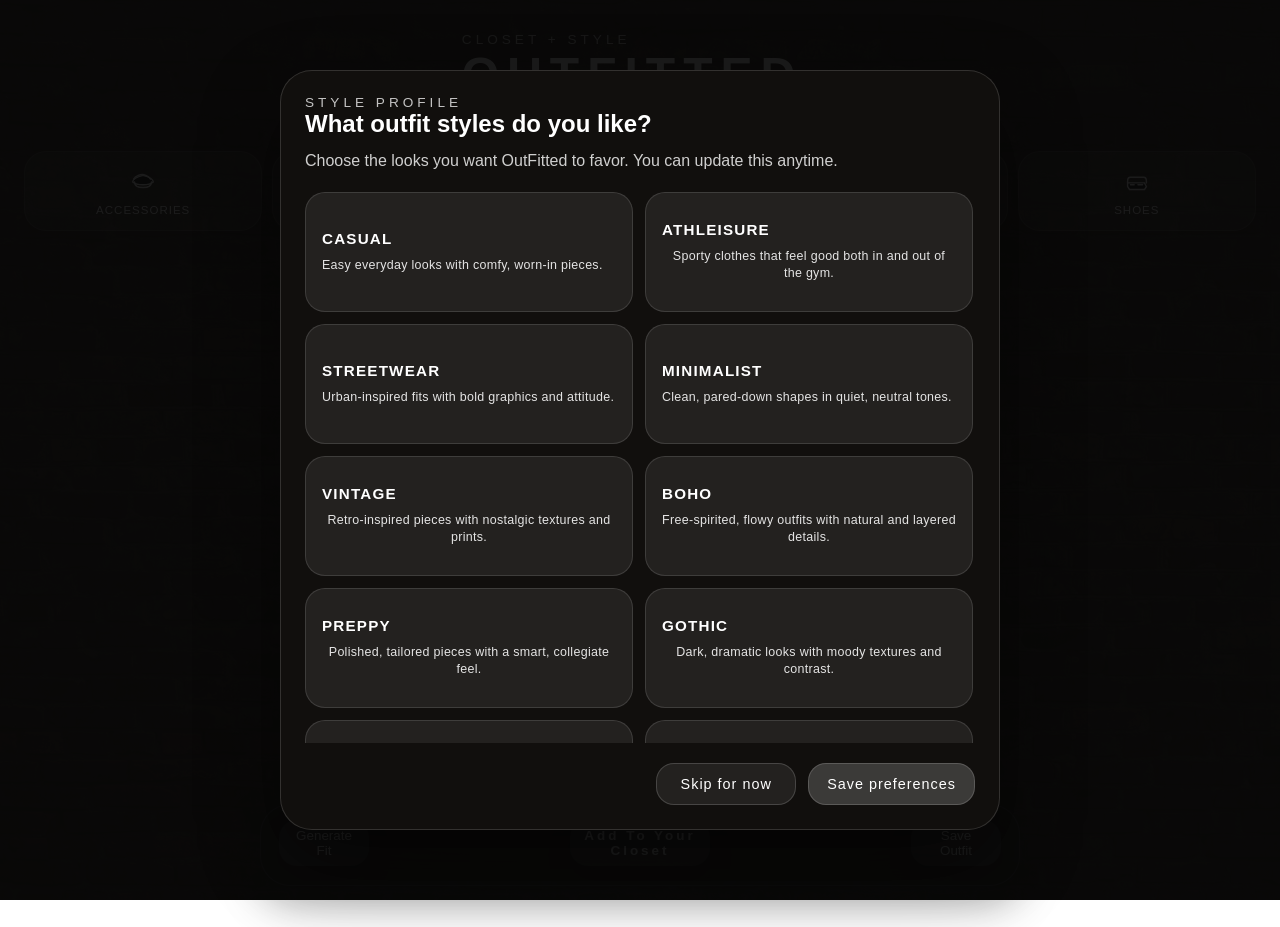
==== commit 2e549275: "close to final" ====
--- a/index.html
+++ b/index.html
@@ -15,6 +15,21 @@
     <link rel="stylesheet" href="style.css">
 </head>
 <body>
+    <div id="stylePrompt" class="style-prompt hidden" aria-hidden="true">
+        <div class="style-prompt-shell">
+            <div class="style-prompt-header">
+                <p class="eyebrow">style profile</p>
+                <h2>What outfit styles do you like?</h2>
+                <p class="style-prompt-copy">Choose the looks you want OutFitted to favor. You can update this anytime.</p>
+            </div>
+            <div id="stylePromptGrid" class="style-prompt-grid"></div>
+            <div class="style-prompt-actions">
+                <button id="stylePromptSkip" class="style-prompt-button" type="button">Skip for now</button>
+                <button id="stylePromptSave" class="style-prompt-button primary" type="button">Save preferences</button>
+            </div>
+        </div>
+    </div>
+
     <div class="page-shell">
         <header class="page-header">
             <div>
@@ -25,7 +40,7 @@
         </header>
 
         <div class="category-topbar">
-            <button class="category-item" type="button" data-category="Headwear">
+            <button class="category-item" type="button" data-category="Accessories">
                 <span class="category-icon">
                     <svg viewBox="0 0 64 64" aria-hidden="true">
                         <path d="M10 34c0-8 22-14 22-14s22 6 22 14c0 0-7 6-22 6S10 34 10 34Z" fill="#000" stroke="#fff" stroke-width="3"/>
@@ -33,7 +48,7 @@
                         <path d="M12 28c4-8 16-10 18-10s14 2 18 10" fill="none" stroke="#fff" stroke-width="3" stroke-linecap="round"/>
                     </svg>
                 </span>
-                <span class="category-label">HEADWEAR</span>
+                <span class="category-label">ACCESSORIES</span>
             </button>
             <button class="category-item" type="button" data-category="Tops">
                 <span class="category-icon">
@@ -81,6 +96,17 @@
             <section class="content">
                 <div id="messageBox" class="message-box">Choose a category or tap Add To Your Closet.</div>
 
+                <div id="outfitBuilder" class="outfit-builder hidden">
+                    <div class="outfit-header">
+                        <div>
+                            <div class="outfit-label">Generated outfit</div>
+                            <h2 class="outfit-title">Outfit Preview</h2>
+                        </div>
+                        <div id="selectedItems" class="selected-items"></div>
+                    </div>
+                    <div id="outfitResult" class="outfit-result"></div>
+                </div>
+
                 <div class="preview-card">
                     <div class="preview-title">Your virtual closet</div>
                     <p class="preview-copy">Select a category above to start getting OutFitted.</p>
@@ -101,6 +127,15 @@
                 <p id="detailEmpty" class="empty-closet">No items in this category yet.</p>
             </div>
         </div>
+
+        <div id="savedOutfitsPage" class="saved-outfits-page hidden" aria-hidden="true">
+            <div class="saved-outfits-shell">
+                <button id="savedOutfitsBackButton" class="saved-back" type="button">← Back to Closet</button>
+                <h2>Saved Outfits</h2>
+                <div id="savedOutfitsList" class="saved-outfits-list"></div>
+                <p id="noSavedOutfits" class="empty-state">No saved outfits yet. Generate and save one to get started!</p>
+            </div>
+        </div>
     </div>
 
     <div class="bottom-bar">
@@ -111,7 +146,7 @@
         <button class="action-btn action-save" id="saveButton" type="button">Save Outfit</button>
     </div>
 
-    <input id="photoInput" type="file" accept="image/*" capture="environment" style="display:none">
+    <input id="photoInput" type="file" accept="image/*" multiple capture="environment" style="display:none">
     <script src="script.js"></script>
 </body>
 </html>
--- a/style.css
+++ b/style.css
@@ -196,6 +196,97 @@
     box-shadow: 0 32px 72px rgba(0, 0, 0, 0.3);
 }
 
+.outfit-builder {
+    width: 100%;
+    max-width: 1080px;
+    background: rgba(0, 0, 0, 0.50);
+    border: 1px solid rgba(255, 255, 255, 0.16);
+    border-radius: 36px;
+    padding: 28px 24px;
+    box-shadow: 0 28px 60px rgba(0, 0, 0, 0.28);
+    margin-bottom: 24px;
+    max-height: 65vh;
+    overflow-y: auto;
+}
+
+.outfit-builder.hidden {
+    display: none;
+}
+
+.outfit-header {
+    display: flex;
+    align-items: flex-start;
+    justify-content: flex-start;
+    gap: 16px;
+    margin-bottom: 20px;
+    flex-wrap: wrap;
+}
+
+.outfit-label {
+    font-size: 0.85rem;
+    letter-spacing: 4px;
+    text-transform: uppercase;
+    opacity: 0.75;
+    margin-bottom: 6px;
+}
+
+.outfit-title {
+    font-size: 1.8rem;
+    letter-spacing: 6px;
+    margin: 0;
+}
+
+.selected-items {
+    display: flex;
+    flex-wrap: wrap;
+    gap: 10px;
+    max-width: 100%;
+    width: 100%;
+}
+
+.selected-chip {
+    padding: 10px 12px;
+    border-radius: 18px;
+    background: rgba(255, 255, 255, 0.08);
+    border: 1px solid rgba(255, 255, 255, 0.12);
+    font-size: 0.82rem;
+    letter-spacing: 1px;
+}
+
+.outfit-result {
+    display: flex;
+    flex-direction: column;
+    align-items: center;
+    gap: 18px;
+    padding: 20px 0 0;
+}
+
+.outfit-slot {
+    width: min(220px, 100%);
+    border-radius: 28px;
+    overflow: hidden;
+    background: rgba(255, 255, 255, 0.06);
+    border: 1px solid rgba(255, 255, 255, 0.12);
+    display: grid;
+    gap: 10px;
+    padding: 10px;
+}
+
+.outfit-slot img {
+    width: 100%;
+    height: 220px;
+    object-fit: cover;
+    border-radius: 18px;
+}
+
+.outfit-slot span {
+    font-size: 0.86rem;
+    text-align: center;
+    letter-spacing: 2px;
+    text-transform: uppercase;
+    opacity: 0.88;
+}
+
 .preview-title {
     font-size: 1.4rem;
     letter-spacing: 4px;
@@ -254,6 +345,163 @@
     display: none;
     visibility: hidden;
     pointer-events: none;
+}
+
+.style-prompt {
+    position: fixed;
+    inset: 0;
+    background: rgba(8, 8, 8, 0.92);
+    display: flex;
+    align-items: center;
+    justify-content: center;
+    padding: 24px;
+    z-index: 120;
+}
+
+.style-prompt.hidden {
+    display: none;
+}
+
+.style-prompt-shell {
+    width: min(720px, 100%);
+    max-height: min(92vh, 760px);
+    background: rgba(18, 16, 14, 0.96);
+    border: 1px solid rgba(255, 255, 255, 0.14);
+    border-radius: 32px;
+    padding: 24px;
+    box-shadow: 0 32px 80px rgba(0, 0, 0, 0.45);
+    overflow: hidden;
+    display: flex;
+    flex-direction: column;
+}
+
+.style-prompt-header {
+    margin-bottom: 18px;
+}
+
+.style-prompt-copy {
+    margin-top: 10px;
+    opacity: 0.8;
+    line-height: 1.6;
+    max-width: 100%;
+}
+
+.style-prompt-grid {
+    display: grid;
+    grid-template-columns: repeat(2, minmax(0, 1fr));
+    gap: 12px;
+    margin-bottom: 20px;
+    overflow-y: auto;
+    padding-right: 2px;
+}
+
+.style-item {
+    position: relative;
+    background: rgba(255, 255, 255, 0.08);
+    border: 1px solid rgba(255, 255, 255, 0.12);
+    border-radius: 20px;
+    padding: 18px 16px;
+    text-align: center;
+    color: #fff;
+    cursor: pointer;
+    transition: transform 0.2s ease, background 0.2s ease, border-color 0.2s ease;
+    min-height: 120px;
+    display: flex;
+    flex-direction: column;
+    justify-content: center;
+    gap: 10px;
+}
+
+.style-item:hover,
+.style-item.active {
+    transform: translateY(-2px);
+    background: rgba(255, 255, 255, 0.16);
+    border-color: rgba(255, 255, 255, 0.22);
+}
+
+.style-item span {
+    display: block;
+}
+
+.style-label {
+    font-size: 0.95rem;
+    letter-spacing: 1.2px;
+    text-transform: uppercase;
+    font-weight: bold;
+}
+
+.style-description {
+    font-size: 0.78rem;
+    letter-spacing: 0.3px;
+    text-transform: none;
+    line-height: 1.35;
+    opacity: 0.88;
+    max-height: 3em;
+    overflow: hidden;
+}
+
+.style-badge {
+    position: absolute;
+    top: 12px;
+    right: 12px;
+    min-width: 28px;
+    height: 28px;
+    display: inline-flex;
+    align-items: center;
+    justify-content: center;
+    border-radius: 50%;
+    border: 1px solid rgba(255, 255, 255, 0.18);
+    background: rgba(255, 255, 255, 0.95);
+    color: #121212;
+    font-size: 0.85rem;
+    font-weight: bold;
+    opacity: 0;
+    transition: opacity 0.2s ease;
+}
+
+.style-item.active .style-badge {
+    opacity: 1;
+}
+
+.style-prompt-actions {
+    display: flex;
+    justify-content: flex-end;
+    gap: 12px;
+    flex-wrap: wrap;
+}
+
+.style-prompt-button {
+    min-width: 140px;
+    padding: 12px 18px;
+    border-radius: 18px;
+    border: 1px solid rgba(255, 255, 255, 0.16);
+    background: rgba(255, 255, 255, 0.08);
+    color: #fff;
+    cursor: pointer;
+    font-size: 0.9rem;
+    letter-spacing: 1px;
+}
+
+.style-prompt-button.primary {
+    background: rgba(255, 255, 255, 0.18);
+}
+
+@media (max-width: 820px) {
+    .style-prompt-grid {
+        grid-template-columns: repeat(2, minmax(0, 1fr));
+    }
+}
+
+@media (max-width: 640px) {
+    .style-prompt-shell {
+        width: calc(100% - 24px);
+    }
+}
+
+@media (max-width: 560px) {
+    .style-prompt-grid {
+        grid-template-columns: 1fr;
+    }
 }
 
 .category-detail-shell {
@@ -569,3 +817,116 @@
         width: 100px;
     }
 }
+
+.saved-outfits-page {
+    position: fixed;
+    inset: 0;
+    background: linear-gradient(rgba(25, 18, 12, 0.92), rgba(25, 18, 12, 0.92)), url('closet-bg.jpg.png') no-repeat center center fixed;
+    background-size: cover;
+    backdrop-filter: blur(12px);
+    color: #fff;
+    display: flex;
+    align-items: center;
+    justify-content: center;
+    padding: 24px;
+    z-index: 100;
+    overflow-y: auto;
+}
+
+.saved-outfits-page.hidden {
+    display: none;
+    visibility: hidden;
+    pointer-events: none;
+}
+
+.saved-outfits-shell {
+    width: min(920px, 100%);
+    max-height: 92vh;
+    overflow-y: auto;
+    background: rgba(18, 16, 14, 0.96);
+    border: 1px solid rgba(255, 255, 255, 0.14);
+    border-radius: 28px;
+    padding: 24px;
+    box-shadow: 0 32px 80px rgba(0, 0, 0, 0.45);
+}
+
+.saved-outfits-shell h2 {
+    font-size: 1.8rem;
+    letter-spacing: 5px;
+    margin-bottom: 24px;
+}
+
+.saved-back {
+    background: rgba(255, 255, 255, 0.08);
+    color: #fff;
+    border: none;
+    padding: 10px 14px;
+    border-radius: 16px;
+    cursor: pointer;
+    margin-bottom: 18px;
+    font-size: 0.95rem;
+}
+
+.saved-back:hover {
+    background: rgba(255, 255, 255, 0.14);
+}
+
+.saved-outfits-list {
+    display: grid;
+    grid-template-columns: repeat(auto-fill, minmax(260px, 1fr));
+    gap: 18px;
+    margin-bottom: 20px;
+}
+
+.saved-outfit-card {
+    background: rgba(0, 0, 0, 0.44);
+    border: 1px solid rgba(255, 255, 255, 0.14);
+    border-radius: 24px;
+    padding: 16px;
+    display: flex;
+    flex-direction: column;
+    gap: 12px;
+}
+
+.saved-outfit-card h3 {
+    font-size: 1rem;
+    letter-spacing: 3px;
+    text-transform: uppercase;
+    margin: 0 0 8px 0;
+}
+
+.saved-outfit-items {
+    display: flex;
+    flex-direction: column;
+    gap: 10px;
+}
+
+.saved-outfit-item {
+    font-size: 0.9rem;
+    padding: 8px;
+    background: rgba(255, 255, 255, 0.06);
+    border-radius: 12px;
+    border: 1px solid rgba(255, 255, 255, 0.1);
+}
+
+.saved-outfit-delete {
+    align-self: flex-end;
+    background: rgba(255, 85, 85, 0.9);
+    border: none;
+    color: #fff;
+    padding: 8px 14px;
+    border-radius: 14px;
+    cursor: pointer;
+    font-size: 0.85rem;
+}
+
+.saved-outfit-delete:hover {
+    background: rgba(255, 85, 85, 0.95);
+}
+
+.empty-state {
+    padding: 40px 20px;
+    text-align: center;
+    opacity: 0.8;
+    font-size: 1rem;
+}
